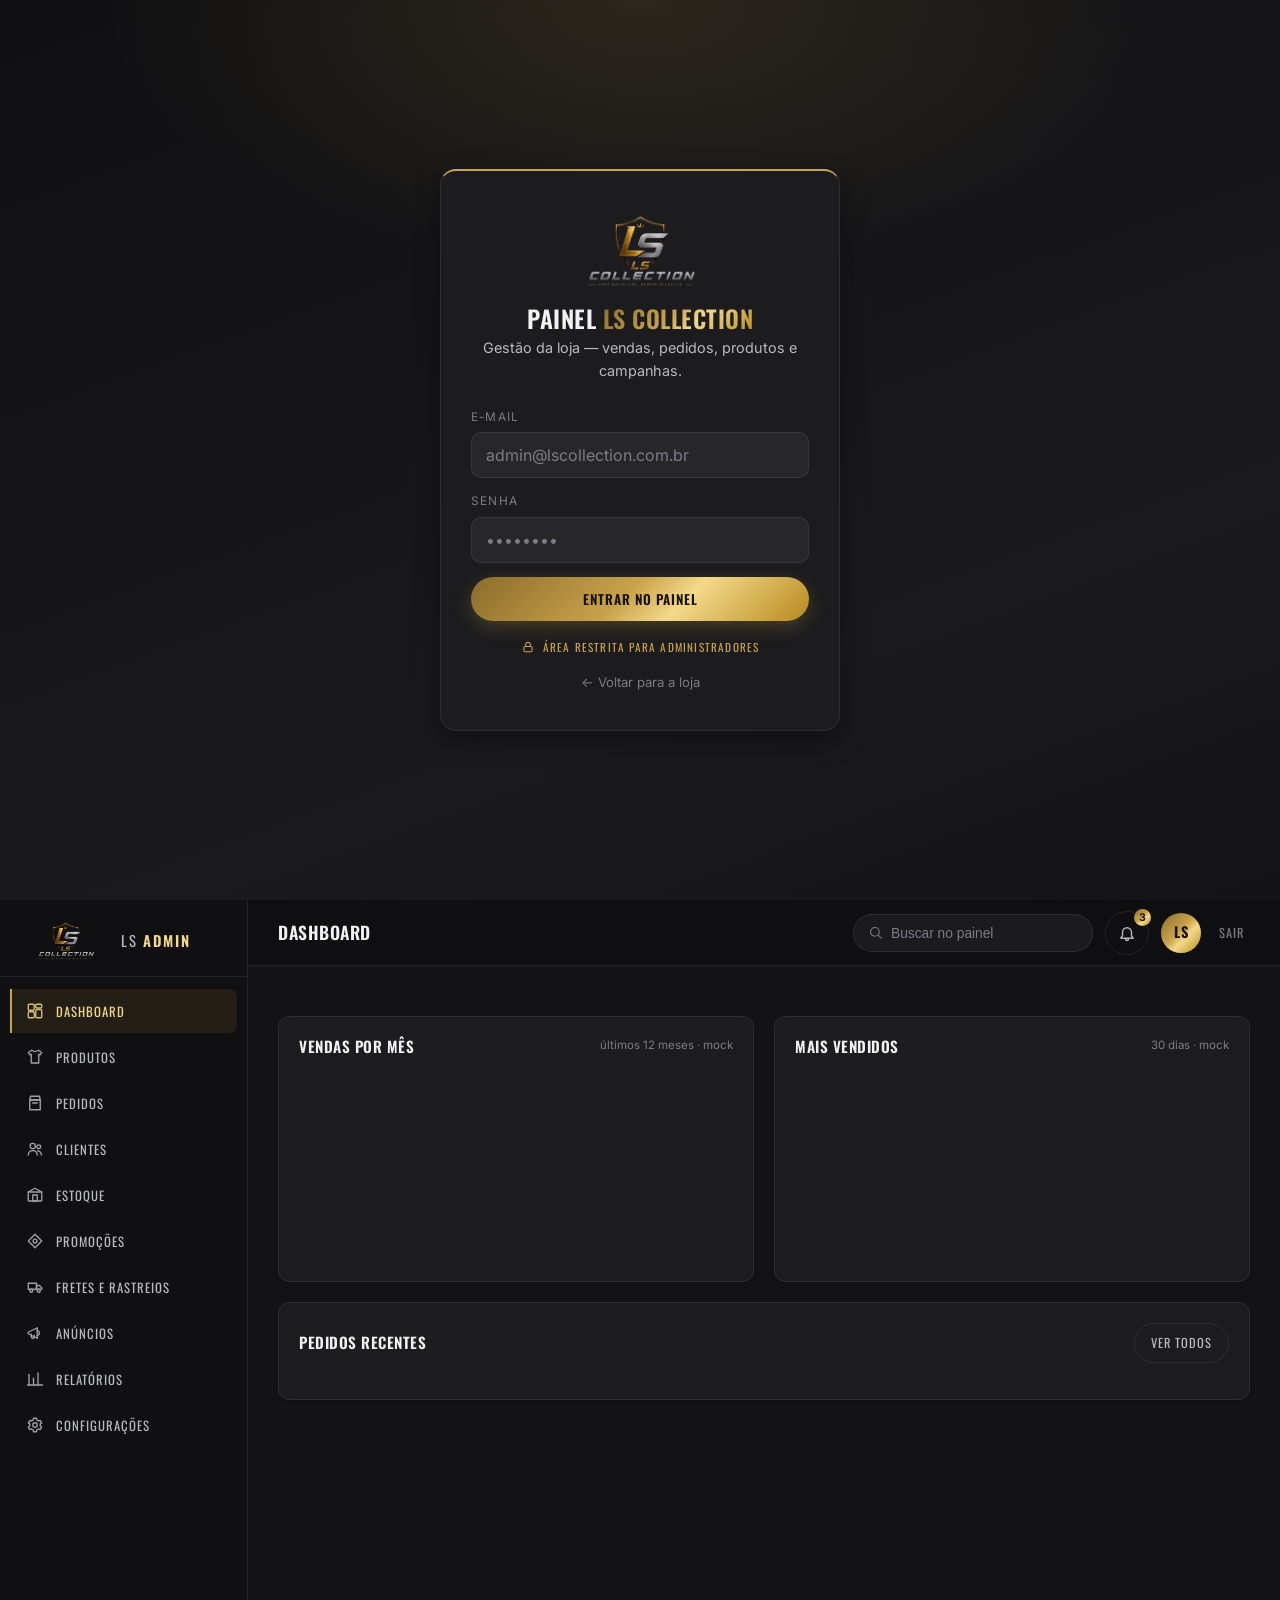
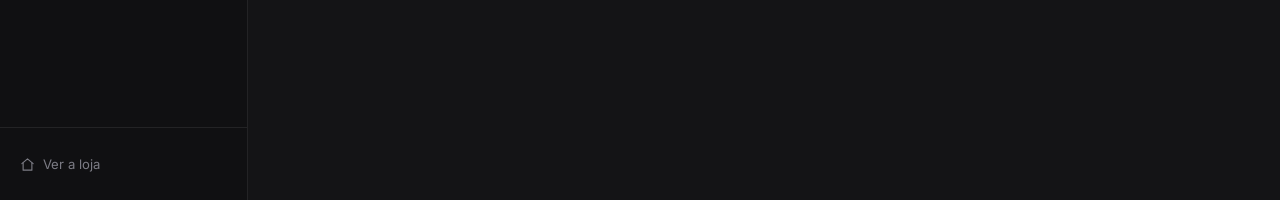
==== admin.html @ 159b876d "admin: conexao real via planilha Google (Apps Script) + guia passo a passo Co-Authored-By: Claude Fa" ====
<!DOCTYPE html>
<html lang="pt-BR">
<head>
  <meta charset="UTF-8" />
  <meta name="viewport" content="width=device-width, initial-scale=1.0, viewport-fit=cover" />
  <meta name="robots" content="noindex, nofollow" />
  <title>Painel Administrativo — LS Collection</title>
  <meta name="description" content="Área restrita para administradores da LS Collection." />
  <meta name="theme-color" content="#141416" />
  <link rel="icon" type="image/png" href="assets/logo.png" />
  <link rel="preconnect" href="https://fonts.googleapis.com" />
  <link rel="preconnect" href="https://fonts.gstatic.com" crossorigin />
  <link href="https://fonts.googleapis.com/css2?family=Oswald:wght@400;500;600;700&family=Inter:wght@400;500;600;700&display=swap" rel="stylesheet" />
  <link rel="stylesheet" href="css/admin.css" />
</head>
<body>

  <!-- ===================== LOGIN (visual — TODO: backend real) ===================== -->
  <div class="login" id="loginView">
    <div class="login__card">
      <img src="assets/logo.png" alt="LS Collection" class="login__logo" />
      <h1 class="login__title">Painel <span class="gold">LS Collection</span></h1>
      <p class="login__sub">Gestão da loja — vendas, pedidos, produtos e campanhas.</p>
      <form id="loginForm" autocomplete="off">
        <label class="field">
          <span>E-mail</span>
          <input type="email" id="loginEmail" placeholder="admin@lscollection.com.br" required />
        </label>
        <label class="field">
          <span>Senha</span>
          <input type="password" id="loginPass" placeholder="••••••••" required />
        </label>
        <button type="submit" class="btn-gold btn-block">Entrar no painel</button>
      </form>
      <p class="login__warn">
        <svg viewBox="0 0 24 24" aria-hidden="true"><rect x="5" y="11" width="14" height="9" rx="2"/><path d="M8 11V8a4 4 0 0 1 8 0v3"/></svg>
        Área restrita para administradores
      </p>
      <a class="login__back" href="index.html">← Voltar para a loja</a>
    </div>
  </div>

  <!-- ===================== PAINEL ===================== -->
  <div class="app" id="appView" hidden>

    <!-- Sidebar -->
    <aside class="sb" id="sidebar" aria-label="Menu do painel">
      <div class="sb__brand">
        <img src="assets/logo.png" alt="LS Collection" />
        <span>LS <b>Admin</b></span>
      </div>
      <nav class="sb__nav">
        <button class="sb__item is-active" data-sec="dashboard" data-title="Dashboard">
          <svg viewBox="0 0 24 24"><rect x="3" y="3" width="8" height="8" rx="1.5"/><rect x="13" y="3" width="8" height="5" rx="1.5"/><rect x="13" y="10" width="8" height="11" rx="1.5"/><rect x="3" y="13" width="8" height="8" rx="1.5"/></svg>
          Dashboard
        </button>
        <button class="sb__item" data-sec="produtos" data-title="Produtos">
          <svg viewBox="0 0 24 24"><path d="M16.5 3 12 5 7.5 3 3 6l2 3 2-.7V20h10V8.3l2 .7 2-3-4.5-3Z"/></svg>
          Produtos
        </button>
        <button class="sb__item" data-sec="pedidos" data-title="Pedidos">
          <svg viewBox="0 0 24 24"><path d="M6 3h12l1 5H5l1-5Z"/><path d="M5 8h14v13H5z"/><path d="M9 12h6"/></svg>
          Pedidos
        </button>
        <button class="sb__item" data-sec="clientes" data-title="Clientes">
          <svg viewBox="0 0 24 24"><circle cx="9" cy="8" r="3.5"/><path d="M3 20c0-3.3 2.7-6 6-6s6 2.7 6 6"/><circle cx="17" cy="9" r="2.5"/><path d="M15.5 14.6c2.9.4 5 2.7 5 5.4"/></svg>
          Clientes
        </button>
        <button class="sb__item" data-sec="estoque" data-title="Estoque">
          <svg viewBox="0 0 24 24"><path d="M3 8 12 3l9 5v11a1 1 0 0 1-1 1H4a1 1 0 0 1-1-1V8Z"/><path d="M3 8h18"/><path d="M9 12h6v8H9z"/></svg>
          Estoque
        </button>
        <button class="sb__item" data-sec="promocoes" data-title="Promoções">
          <svg viewBox="0 0 24 24"><path d="m3 12 9-9 9 9-9 9-9-9Z"/><circle cx="12" cy="12" r="2.5"/></svg>
          Promoções
        </button>
        <button class="sb__item" data-sec="fretes" data-title="Fretes e Rastreios">
          <svg viewBox="0 0 24 24"><path d="M3 7h11v8H3z"/><path d="M14 10h4l3 3v2h-7z"/><circle cx="7" cy="17" r="2"/><circle cx="17" cy="17" r="2"/></svg>
          Fretes e Rastreios
        </button>
        <button class="sb__item" data-sec="anuncios" data-title="Anúncios e Campanhas">
          <svg viewBox="0 0 24 24"><path d="m3 11 12-6v14L3 13v-2Z"/><path d="M15 8.5c2 .5 3 1.8 3 3.5s-1 3-3 3.5"/><path d="M7 13.5V17a2 2 0 0 0 4 0v-2"/></svg>
          Anúncios
        </button>
        <button class="sb__item" data-sec="relatorios" data-title="Relatórios">
          <svg viewBox="0 0 24 24"><path d="M4 20V6"/><path d="M10 20v-9"/><path d="M16 20V4"/><path d="M22 20H2"/></svg>
          Relatórios
        </button>
        <button class="sb__item" data-sec="config" data-title="Configurações">
          <svg viewBox="0 0 24 24"><circle cx="12" cy="12" r="3"/><path d="M19 12a7 7 0 0 0-.1-1.2l2-1.6-2-3.4-2.4 1a7 7 0 0 0-2-1.2L14 3h-4l-.4 2.6a7 7 0 0 0-2 1.2l-2.4-1-2 3.4 2 1.6A7 7 0 0 0 5 12c0 .4 0 .8.1 1.2l-2 1.6 2 3.4 2.4-1a7 7 0 0 0 2 1.2L10 21h4l.4-2.6a7 7 0 0 0 2-1.2l2.4 1 2-3.4-2-1.6c.1-.4.1-.8.1-1.2Z"/></svg>
          Configurações
        </button>
      </nav>
      <div class="sb__foot">
        <a href="index.html">
          <svg viewBox="0 0 24 24"><path d="M3 10.5 12 3l9 7.5"/><path d="M5 9.5V21h14V9.5"/></svg>
          Ver a loja
        </a>
      </div>
    </aside>
    <div class="sb-overlay" id="sbOverlay" aria-hidden="true"></div>

    <!-- Área principal -->
    <div class="main">
      <header class="tb">
        <button class="tb__menu" id="sbToggle" aria-label="Abrir menu" aria-expanded="false"><span></span><span></span><span></span></button>
        <h1 class="tb__title" id="tbTitle">Dashboard</h1>
        <div class="tb__right">
          <div class="tb__search">
            <svg viewBox="0 0 24 24"><circle cx="11" cy="11" r="7"/><line x1="16.5" y1="16.5" x2="21" y2="21"/></svg>
            <input type="search" id="tbSearch" placeholder="Buscar no painel" aria-label="Buscar no painel" />
          </div>
          <button class="tb__bell" id="tbBell" aria-label="Notificações">
            <svg viewBox="0 0 24 24"><path d="M18 16v-5a6 6 0 1 0-12 0v5l-2 2v1h16v-1l-2-2Z"/><path d="M10 20a2 2 0 0 0 4 0"/></svg>
            <span class="tb__badge" id="tbBellCount">3</span>
          </button>
          <span class="tb__avatar" title="LS Collection">LS</span>
          <button class="tb__exit" id="btnLogout">Sair</button>
        </div>
      </header>

      <main class="content">

        <!-- DASHBOARD -->
        <section class="panel is-active" data-panel="dashboard">
          <div class="kpis" id="kpiGrid"><!-- KPIs via admin.js --></div>
          <div class="duo">
            <div class="card">
              <div class="card__head"><h2>Vendas por mês</h2><span class="card__hint">últimos 12 meses · mock</span></div>
              <div class="bars" id="dashVendas"></div>
            </div>
            <div class="card">
              <div class="card__head"><h2>Mais vendidos</h2><span class="card__hint">30 dias · mock</span></div>
              <div class="hbars" id="dashTop"></div>
            </div>
          </div>
          <div class="card">
            <div class="card__head"><h2>Pedidos recentes</h2><button class="btn-line" data-goto="pedidos">Ver todos</button></div>
            <div class="tablewrap"><table class="table" id="dashPedidos"></table></div>
          </div>
        </section>

        <!-- PRODUTOS -->
        <section class="panel" data-panel="produtos">
          <div class="toolbar">
            <input type="search" class="toolbar__search" id="prodSearch" placeholder="Buscar produto ou time" aria-label="Buscar produto" />
            <select id="prodCat" class="toolbar__select" aria-label="Filtrar categoria">
              <option value="todos">Todas as categorias</option>
              <option value="brasileirao">Brasileirão</option>
              <option value="selecoes">Seleções</option>
              <option value="europeus">Europeus</option>
            </select>
            <button class="btn-gold" id="prodNew">+ Novo produto</button>
          </div>
          <div class="card">
            <div class="tablewrap"><table class="table" id="prodTable"></table></div>
            <p class="mocknote">Catálogo lido direto do site (script.js). Edições ficam só nesta sessão — serão conectadas ao backend.</p>
          </div>
        </section>

        <!-- PEDIDOS -->
        <section class="panel" data-panel="pedidos">
          <div class="toolbar">
            <div class="chips" id="pedFilter">
              <button class="fchip is-active" data-st="todos">Todos</button>
              <button class="fchip" data-st="Novo">Novo</button>
              <button class="fchip" data-st="Pago">Pago</button>
              <button class="fchip" data-st="Separando">Separando</button>
              <button class="fchip" data-st="Enviado">Enviado</button>
              <button class="fchip" data-st="Entregue">Entregue</button>
              <button class="fchip" data-st="Cancelado">Cancelado</button>
            </div>
          </div>
          <div class="card">
            <div class="tablewrap"><table class="table" id="pedTable"></table></div>
            <p class="mocknote">Pedidos fictícios para demonstração — serão conectados ao backend.</p>
          </div>
        </section>

        <!-- CLIENTES -->
        <section class="panel" data-panel="clientes">
          <div class="card">
            <div class="card__head"><h2>Clientes cadastrados</h2><span class="card__hint">mock</span></div>
            <div class="tablewrap"><table class="table" id="cliTable"></table></div>
          </div>
        </section>

        <!-- ESTOQUE -->
        <section class="panel" data-panel="estoque">
          <div class="card">
            <div class="card__head"><h2>Estoque por produto</h2><span class="card__hint">P–G1 · mock · <b class="low">vermelho = repor</b></span></div>
            <div class="tablewrap"><table class="table" id="estTable"></table></div>
          </div>
        </section>

        <!-- PROMOÇÕES -->
        <section class="panel" data-panel="promocoes">
          <div class="promogrid">
            <div class="card">
              <div class="card__head"><h2>Promoção ativa</h2><span class="pill pill--on">No ar</span></div>
              <p class="bignum">2 por <span class="gold">R$ 260</span></p>
              <p class="cardtxt">Combo válido nas camisas de preço padrão (R$ 140). Cronômetro de 3 dias renovando automático no site.</p>
              <button class="btn-line" data-toast="Edição da promoção será conectada ao backend.">Editar promoção</button>
            </div>
            <div class="card">
              <div class="card__head"><h2>Cupom de desconto</h2><span class="pill">Rascunho</span></div>
              <p class="bignum coupon">TORCIDA10</p>
              <p class="cardtxt">10% off no primeiro pedido — casa com a newsletter "Entre pra torcida" do site.</p>
              <button class="btn-line" data-toast="Ativação de cupom será conectada ao backend.">Ativar cupom</button>
            </div>
            <div class="card">
              <div class="card__head"><h2>Banner principal</h2><span class="pill pill--on">No ar</span></div>
              <img src="assets/banner.jpg" alt="Banner atual do site" class="bannerprev" />
              <p class="cardtxt">Banner atual da home. Troca de arte via atualização do arquivo <code>assets/banner.jpg</code>.</p>
              <button class="btn-line" data-toast="Troca de banner pelo painel será conectada ao backend.">Trocar banner</button>
            </div>
            <div class="card">
              <div class="card__head"><h2>Produtos em destaque</h2><span class="card__hint">selo "Mais vendidos" no site</span></div>
              <div class="taglist" id="promoDestaques"></div>
              <p class="cardtxt">Gerencie o destaque na aba <b>Produtos</b> (botão ★).</p>
            </div>
          </div>
        </section>

        <!-- FRETES -->
        <section class="panel" data-panel="fretes">
          <div class="card">
            <div class="card__head"><h2>Envios e rastreios</h2><button class="btn-gold" id="fretRefresh">Atualizar rastreios</button></div>
            <div class="tablewrap"><table class="table" id="fretTable"></table></div>
            <p class="mocknote">Status fictícios — será conectado à API dos Correios / Melhor Envio.</p>
          </div>
        </section>

        <!-- ANÚNCIOS -->
        <section class="panel" data-panel="anuncios">
          <div class="toolbar">
            <h2 class="toolbar__title">Campanhas e ideias prontas</h2>
            <button class="btn-gold" data-toast="Criação de campanha será conectada ao Meta Ads / Google Ads.">+ Criar campanha</button>
          </div>
          <div class="promogrid" id="adIdeas"><!-- ideias via admin.js --></div>
          <div class="card">
            <div class="card__head"><h2>Desempenho de campanhas</h2><span class="card__hint">mock</span></div>
            <div class="tablewrap"><table class="table" id="campTable"></table></div>
          </div>
        </section>

        <!-- RELATÓRIOS -->
        <section class="panel" data-panel="relatorios">
          <div class="duo">
            <div class="card">
              <div class="card__head"><h2>Vendas por mês</h2><span class="card__hint">mock</span></div>
              <div class="bars" id="repVendas"></div>
            </div>
            <div class="card">
              <div class="card__head"><h2>Origem dos clientes</h2><span class="card__hint">mock</span></div>
              <div class="donutwrap">
                <div class="donut" id="repOrigem"><span class="donut__hole" id="repOrigemTotal"></span></div>
                <ul class="legend" id="repOrigemLegend"></ul>
              </div>
            </div>
          </div>
          <div class="duo">
            <div class="card">
              <div class="card__head"><h2>Produtos mais vendidos</h2><span class="card__hint">mock</span></div>
              <div class="hbars" id="repTop"></div>
            </div>
            <div class="card">
              <div class="card__head"><h2>Pedidos por status</h2><span class="card__hint">mock</span></div>
              <div class="statusgrid" id="repStatus"></div>
            </div>
          </div>
        </section>

        <!-- CONFIGURAÇÕES -->
        <section class="panel" data-panel="config">
          <div class="duo">
            <div class="card">
              <div class="card__head"><h2>Dados da loja</h2></div>
              <label class="field"><span>WhatsApp de vendas</span><input id="cfgWpp" disabled /></label>
              <label class="field"><span>Instagram</span><input id="cfgInsta" disabled /></label>
              <label class="field"><span>Atendimento</span><input value="Seg. a Sáb. · 9h às 18h" disabled /></label>
            </div>
            <div class="card">
              <div class="card__head"><h2>Preços padrão</h2></div>
              <label class="field"><span>Preço unitário</span><input id="cfgUnit" disabled /></label>
              <label class="field"><span>Combo (2 camisas)</span><input id="cfgCombo" disabled /></label>
              <p class="mocknote">Campos em leitura (vêm do site). Edição pelo painel será liberada com o backend.</p>
            </div>
          </div>
          <div class="card">
            <div class="card__head"><h2>Conexão com a planilha</h2><span id="cfgApiStatus"></span></div>
            <p class="cardtxt">Cole aqui a URL do App da Web gerada no Apps Script da planilha (guia em <code>saidas/guia-conexao-planilha.md</code>). Com a conexão ativa, o login passa a exigir a senha definida no Apps Script e pedidos, clientes, estoque, rastreios e relatórios são lidos direto da planilha.</p>
            <label class="field"><span>URL do App da Web (termina em /exec)</span><input id="cfgApiUrl" placeholder="https://script.google.com/macros/s/…/exec" /></label>
            <button class="btn-gold" id="cfgApiSave">Salvar conexão</button>
          </div>
        </section>

      </main>
    </div>
  </div>

  <div class="toast" id="toast" role="status" aria-live="polite"></div>

  <!-- script.js primeiro: reusa PRODUTOS/CONFIG reais do site (funções da home se auto-desativam aqui) -->
  <script src="js/script.js"></script>
  <script src="js/admin.js"></script>
</body>
</html>
---- css/admin.css ----
/* ============================================================
   LS Collection — Painel administrativo (admin.html)
   Tema grafite premium: preto/grafite + dourado discreto.
   Independente do styles.css do site público.
   ============================================================ */

:root {
  --a-bg: #141416;          /* fundo geral */
  --a-bg-2: #101012;        /* sidebar / topo */
  --a-card: #1C1C1E;        /* cards */
  --a-card-2: #232326;      /* hover / linhas alternadas */
  --a-line: rgba(255,255,255,.08);
  --a-line-gold: rgba(201,162,75,.35);
  --a-ink: #F2F2F4;
  --a-ink-2: #B9B9C0;
  --a-muted: #7C7C85;
  --a-gold: #C9A24B;
  --a-gold-2: #F3D98A;
  --a-gold-grad: linear-gradient(135deg, #8A6D2B 0%, #C9A24B 45%, #F3D98A 62%, #B8891F 100%);
  --a-green: #37d67a;
  --a-red: #e05561;
  --a-blue: #5b9dd9;
  --a-radius: 12px;
  --a-shadow: 0 10px 26px rgba(0,0,0,.35);
  --a-ease: cubic-bezier(0.22, 0.61, 0.36, 1);
  --sb-w: 248px;
}

* { box-sizing: border-box; margin: 0; padding: 0; }
html { scroll-behavior: smooth; }
body {
  font-family: 'Inter', system-ui, -apple-system, sans-serif;
  background: var(--a-bg); color: var(--a-ink); line-height: 1.55;
  -webkit-font-smoothing: antialiased; overflow-x: hidden;
}
img { max-width: 100%; display: block; }
a { color: inherit; text-decoration: none; }
button { font-family: inherit; cursor: pointer; }
h1, h2, h3 { font-family: 'Oswald', 'Inter', sans-serif; font-weight: 600; text-transform: uppercase; letter-spacing: .5px; line-height: 1.1; }
svg { fill: none; stroke: currentColor; stroke-width: 1.8; stroke-linecap: round; stroke-linejoin: round; }
.gold { background: var(--a-gold-grad); -webkit-background-clip: text; background-clip: text; -webkit-text-fill-color: transparent; color: transparent; }

/* ---------- botões ---------- */
.btn-gold {
  display: inline-flex; align-items: center; justify-content: center; gap: 8px;
  font-family: 'Oswald', sans-serif; text-transform: uppercase; letter-spacing: 1px; font-weight: 600;
  font-size: .84rem; padding: 11px 20px; min-height: 44px; border-radius: 50px; border: 0;
  background: var(--a-gold-grad); color: #1a1206; box-shadow: 0 6px 18px rgba(201,162,75,.25);
  transition: transform .2s var(--a-ease), box-shadow .2s;
}
.btn-gold:hover { transform: translateY(-1px); box-shadow: 0 10px 24px rgba(201,162,75,.4); }
.btn-line {
  display: inline-flex; align-items: center; justify-content: center; gap: 6px;
  font-family: 'Oswald', sans-serif; text-transform: uppercase; letter-spacing: 1px;
  font-size: .78rem; padding: 9px 16px; min-height: 40px; border-radius: 50px;
  background: transparent; color: var(--a-ink-2); border: 1px solid var(--a-line);
  transition: color .2s, border-color .2s;
}
.btn-line:hover { color: var(--a-gold-2); border-color: var(--a-line-gold); }
.btn-block { width: 100%; }
button:focus-visible, input:focus-visible, select:focus-visible { outline: none; box-shadow: 0 0 0 3px rgba(201,162,75,.35); }

/* ---------- campos ---------- */
.field { display: block; margin-bottom: 14px; }
.field span { display: block; font-size: .74rem; text-transform: uppercase; letter-spacing: 1.2px; color: var(--a-muted); margin-bottom: 6px; }
.field input {
  width: 100%; background: rgba(255,255,255,.05); border: 1px solid var(--a-line); border-radius: 10px;
  padding: 12px 14px; color: var(--a-ink); font-family: 'Inter', sans-serif; font-size: 1rem; /* 16px: sem zoom iOS */
  transition: border-color .2s, box-shadow .2s;
}
.field input::placeholder { color: var(--a-muted); }
.field input:focus { outline: none; border-color: var(--a-gold); box-shadow: 0 0 0 3px rgba(201,162,75,.18); }
.field input:disabled { opacity: .6; cursor: not-allowed; }

/* ============================================================
   LOGIN
   ============================================================ */
.login {
  min-height: 100dvh; display: flex; align-items: center; justify-content: center; padding: 24px;
  background:
    radial-gradient(ellipse 70% 50% at 50% 0%, rgba(201,162,75,.14), transparent 60%),
    linear-gradient(160deg, #101012, #1a1a1d 70%, #141416);
}
.login__card {
  width: 100%; max-width: 400px; background: var(--a-card); border: 1px solid var(--a-line);
  border-top: 2px solid var(--a-gold); border-radius: 16px; padding: 36px 30px; text-align: center;
  box-shadow: var(--a-shadow);
}
.login__logo { height: 84px; margin: 0 auto 14px; }
.login__title { font-size: 1.5rem; margin-bottom: 6px; }
.login__sub { color: var(--a-ink-2); font-size: .9rem; margin-bottom: 26px; }
.login__card form { text-align: left; }
.login__warn {
  display: flex; align-items: center; justify-content: center; gap: 8px; margin-top: 18px;
  font-family: 'Oswald', sans-serif; text-transform: uppercase; letter-spacing: 1.2px;
  font-size: .7rem; color: var(--a-gold);
}
.login__warn svg { width: 14px; height: 14px; }
.login__back { display: inline-block; margin-top: 16px; font-size: .82rem; color: var(--a-muted); transition: color .2s; }
.login__back:hover { color: var(--a-gold-2); }

/* ============================================================
   SHELL — sidebar + topbar + conteúdo
   ============================================================ */
.app { display: flex; min-height: 100dvh; }

/* sidebar */
.sb {
  width: var(--sb-w); flex-shrink: 0; background: var(--a-bg-2); border-right: 1px solid var(--a-line);
  display: flex; flex-direction: column; position: sticky; top: 0; height: 100dvh; overflow-y: auto;
}
.sb__brand { display: flex; align-items: center; gap: 10px; padding: 18px 20px 14px; border-bottom: 1px solid var(--a-line); }
.sb__brand img { height: 44px; }
.sb__brand span { font-family: 'Oswald', sans-serif; text-transform: uppercase; letter-spacing: 2px; font-size: .92rem; color: var(--a-ink-2); }
.sb__brand b { color: var(--a-gold-2); font-weight: 600; }
.sb__nav { display: flex; flex-direction: column; padding: 12px 10px; gap: 2px; flex: 1; }
.sb__item {
  display: flex; align-items: center; gap: 12px; width: 100%; text-align: left;
  font-family: 'Oswald', sans-serif; text-transform: uppercase; letter-spacing: 1px; font-size: .8rem;
  color: var(--a-ink-2); background: none; border: 0; border-left: 2px solid transparent;
  border-radius: 8px; padding: 12px 14px; min-height: 44px; transition: background .2s, color .2s;
}
.sb__item svg { width: 18px; height: 18px; flex-shrink: 0; opacity: .85; }
.sb__item:hover { background: rgba(255,255,255,.04); color: var(--a-ink); }
.sb__item.is-active { background: rgba(201,162,75,.1); color: var(--a-gold-2); border-left-color: var(--a-gold); border-radius: 0 8px 8px 0; }
.sb__foot { padding: 14px 20px; border-top: 1px solid var(--a-line); }
.sb__foot a { display: inline-flex; align-items: center; gap: 8px; font-size: .82rem; color: var(--a-muted); transition: color .2s; min-height: 44px; }
.sb__foot a:hover { color: var(--a-gold-2); }
.sb__foot svg { width: 15px; height: 15px; }
.sb-overlay { display: none; }

/* topbar */
.main { flex: 1; min-width: 0; display: flex; flex-direction: column; }
.tb {
  display: flex; align-items: center; gap: 16px; padding: 0 clamp(16px, 2.5vw, 30px); height: 66px;
  background: rgba(16,16,18,.92); border-bottom: 1px solid var(--a-line);
  position: sticky; top: 0; z-index: 50; backdrop-filter: blur(10px); -webkit-backdrop-filter: blur(10px);
}
.tb__menu { display: none; }
.tb__title { font-size: 1.1rem; color: var(--a-ink); }
.tb__right { display: flex; align-items: center; gap: 12px; margin-left: auto; }
.tb__search {
  display: flex; align-items: center; gap: 8px; background: rgba(255,255,255,.05);
  border: 1px solid var(--a-line); border-radius: 50px; padding: 0 14px; max-width: 240px;
  transition: border-color .2s;
}
.tb__search:focus-within { border-color: var(--a-gold); }
.tb__search svg { width: 15px; height: 15px; color: var(--a-muted); flex-shrink: 0; }
.tb__search input { background: none; border: 0; outline: none; color: var(--a-ink); font-size: 1rem; padding: 9px 0; width: 100%; }
.tb__search input::placeholder { color: var(--a-muted); font-size: .86rem; }
.tb__bell { position: relative; background: none; border: 1px solid var(--a-line); border-radius: 50%; width: 44px; height: 44px; display: flex; align-items: center; justify-content: center; color: var(--a-ink-2); transition: color .2s, border-color .2s; }
.tb__bell:hover { color: var(--a-gold-2); border-color: var(--a-line-gold); }
.tb__bell svg { width: 18px; height: 18px; }
.tb__badge { position: absolute; top: -3px; right: -3px; min-width: 17px; height: 17px; border-radius: 50px; background: var(--a-gold-grad); color: #1a1206; font-size: .66rem; font-weight: 700; display: flex; align-items: center; justify-content: center; padding: 0 4px; }
.tb__avatar { width: 40px; height: 40px; border-radius: 50%; background: var(--a-gold-grad); color: #1a1206; font-family: 'Oswald', sans-serif; font-weight: 700; font-size: .9rem; display: flex; align-items: center; justify-content: center; letter-spacing: 1px; }
.tb__exit { background: none; border: 0; color: var(--a-muted); font-family: 'Oswald', sans-serif; text-transform: uppercase; letter-spacing: 1px; font-size: .78rem; min-height: 44px; padding: 0 6px; transition: color .2s; }
.tb__exit:hover { color: var(--a-red); }

/* conteúdo */
.content { padding: clamp(18px, 2.5vw, 30px); display: block; }
.panel { display: none; animation: fadein .3s var(--a-ease); }
.panel.is-active { display: block; }
@keyframes fadein { from { opacity: 0; transform: translateY(8px); } to { opacity: 1; transform: none; } }

/* ============================================================
   COMPONENTES
   ============================================================ */
.card {
  background: var(--a-card); border: 1px solid var(--a-line); border-radius: var(--a-radius);
  padding: 20px; margin-bottom: 20px; box-shadow: 0 4px 14px rgba(0,0,0,.2);
}
.card__head { display: flex; align-items: center; justify-content: space-between; gap: 12px; flex-wrap: wrap; margin-bottom: 16px; }
.card__head h2 { font-size: .95rem; color: var(--a-ink); }
.card__hint { font-size: .72rem; color: var(--a-muted); }
.card__hint .low { color: var(--a-red); font-weight: 600; }
.cardtxt { font-size: .86rem; color: var(--a-ink-2); margin: 10px 0 14px; }
.mocknote { font-size: .74rem; color: var(--a-muted); font-style: italic; margin-top: 12px; }
.bignum { font-family: 'Oswald', sans-serif; font-size: 1.9rem; font-weight: 700; text-transform: uppercase; }
.bignum.coupon { letter-spacing: 3px; border: 1px dashed var(--a-gold); border-radius: 10px; padding: 8px 16px; display: inline-block; color: var(--a-gold-2); }
.bannerprev { border-radius: 10px; border: 1px solid var(--a-line); max-height: 180px; object-fit: cover; width: 100%; }

/* KPIs */
.kpis { display: grid; grid-template-columns: repeat(4, 1fr); gap: 16px; margin-bottom: 20px; }
.kpi { background: var(--a-card); border: 1px solid var(--a-line); border-radius: var(--a-radius); padding: 16px 18px; position: relative; overflow: hidden; }
.kpi::before { content: ""; position: absolute; left: 0; top: 0; bottom: 0; width: 2px; background: var(--a-gold-grad); opacity: .8; }
.kpi__label { font-size: .7rem; text-transform: uppercase; letter-spacing: 1.2px; color: var(--a-muted); display: flex; align-items: center; gap: 7px; }
.kpi__label svg { width: 14px; height: 14px; color: var(--a-gold); }
.kpi__value { font-family: 'Oswald', sans-serif; font-size: 1.65rem; font-weight: 700; margin: 6px 0 2px; color: var(--a-ink); }
.kpi__delta { font-size: .74rem; }
.kpi__delta.up { color: var(--a-green); }
.kpi__delta.down { color: var(--a-red); }
.kpi__delta small { color: var(--a-muted); }

/* grid 2 colunas */
.duo { display: grid; grid-template-columns: 1fr 1fr; gap: 20px; }

/* tabelas */
.tablewrap { overflow-x: auto; -webkit-overflow-scrolling: touch; }
.table { width: 100%; border-collapse: collapse; font-size: .86rem; min-width: 560px; }
.table th { text-align: left; font-family: 'Oswald', sans-serif; text-transform: uppercase; letter-spacing: 1px; font-weight: 500; font-size: .7rem; color: var(--a-muted); padding: 10px 12px; border-bottom: 1px solid var(--a-line); white-space: nowrap; }
.table td { padding: 12px; border-bottom: 1px solid var(--a-line); color: var(--a-ink-2); vertical-align: middle; }
.table tr:last-child td { border-bottom: 0; }
.table tbody tr { transition: background .15s; }
.table tbody tr:hover { background: rgba(255,255,255,.03); }
.table b { color: var(--a-ink); font-weight: 600; }
.table .thumb { width: 44px; height: 44px; border-radius: 8px; object-fit: cover; border: 1px solid var(--a-line); background: #fff; }
.table .prodcell { display: flex; align-items: center; gap: 12px; min-width: 200px; }

/* pills de status */
.pill { display: inline-flex; align-items: center; gap: 6px; font-family: 'Oswald', sans-serif; text-transform: uppercase; letter-spacing: .8px; font-size: .66rem; padding: 4px 11px; border-radius: 50px; border: 1px solid var(--a-line); color: var(--a-ink-2); white-space: nowrap; }
.pill--on, .pill--Entregue { color: var(--a-green); border-color: rgba(55,214,122,.35); background: rgba(55,214,122,.08); }
.pill--Novo { color: var(--a-blue); border-color: rgba(91,157,217,.35); background: rgba(91,157,217,.08); }
.pill--Pago { color: var(--a-gold-2); border-color: var(--a-line-gold); background: rgba(201,162,75,.08); }
.pill--Separando { color: #d9b45b; border-color: rgba(217,180,91,.3); background: rgba(217,180,91,.07); }
.pill--Enviado { color: #9f8cf0; border-color: rgba(159,140,240,.35); background: rgba(159,140,240,.08); }
.pill--Cancelado { color: var(--a-red); border-color: rgba(224,85,97,.35); background: rgba(224,85,97,.08); }

/* toggle ativo/inativo */
.tgl { position: relative; width: 42px; height: 24px; border-radius: 50px; border: 1px solid var(--a-line); background: rgba(255,255,255,.06); transition: background .2s, border-color .2s; flex-shrink: 0; }
.tgl::after { content: ""; position: absolute; top: 2px; left: 2px; width: 18px; height: 18px; border-radius: 50%; background: var(--a-muted); transition: transform .2s var(--a-ease), background .2s; }
.tgl.is-on { background: rgba(55,214,122,.15); border-color: rgba(55,214,122,.4); }
.tgl.is-on::after { transform: translateX(18px); background: var(--a-green); }

/* ações por linha */
.rowact { display: flex; gap: 6px; }
.rowact button { background: none; border: 1px solid var(--a-line); border-radius: 8px; width: 34px; height: 34px; display: flex; align-items: center; justify-content: center; color: var(--a-muted); transition: color .2s, border-color .2s; }
.rowact button:hover { color: var(--a-gold-2); border-color: var(--a-line-gold); }
.rowact button.is-star { color: var(--a-gold); border-color: var(--a-line-gold); }
.rowact button.danger:hover { color: var(--a-red); border-color: rgba(224,85,97,.4); }
.rowact svg { width: 15px; height: 15px; }

/* toolbar */
.toolbar { display: flex; align-items: center; gap: 12px; flex-wrap: wrap; margin-bottom: 16px; }
.toolbar__title { font-size: .95rem; }
.toolbar__search, .toolbar__select {
  background: var(--a-card); border: 1px solid var(--a-line); border-radius: 50px; color: var(--a-ink);
  padding: 11px 18px; font-family: 'Inter', sans-serif; font-size: 1rem; min-height: 44px;
}
.toolbar__search { flex: 1; min-width: 180px; }
.toolbar__search::placeholder { color: var(--a-muted); font-size: .88rem; }
.toolbar__select { appearance: none; cursor: pointer; }
.toolbar__search:focus, .toolbar__select:focus { outline: none; border-color: var(--a-gold); }
.toolbar .btn-gold { margin-left: auto; }

/* chips de filtro */
.chips { display: flex; gap: 8px; flex-wrap: wrap; }
.fchip { font-family: 'Oswald', sans-serif; text-transform: uppercase; letter-spacing: 1px; font-size: .74rem; padding: 10px 16px; min-height: 42px; border-radius: 50px; background: var(--a-card); color: var(--a-ink-2); border: 1px solid var(--a-line); transition: .2s; }
.fchip:hover { color: var(--a-ink); border-color: var(--a-line-gold); }
.fchip.is-active { background: var(--a-gold-grad); color: #1a1206; border-color: transparent; font-weight: 600; }

/* gráfico de barras (vendas/mês) */
.bars { display: flex; align-items: flex-end; gap: 8px; height: 190px; padding-top: 10px; }
.bars .bar { flex: 1; display: flex; flex-direction: column; align-items: center; gap: 8px; height: 100%; justify-content: flex-end; }
.bars .bar i { display: block; width: 100%; max-width: 34px; border-radius: 6px 6px 2px 2px; background: linear-gradient(180deg, var(--a-gold-2), var(--a-gold) 55%, #8A6D2B); opacity: .85; transition: opacity .2s; min-height: 4px; }
.bars .bar:hover i { opacity: 1; }
.bars .bar.max i { box-shadow: 0 0 14px rgba(201,162,75,.5); opacity: 1; }
.bars .bar span { font-size: .64rem; color: var(--a-muted); text-transform: uppercase; letter-spacing: .5px; }
.bars .bar em { font-style: normal; font-size: .66rem; color: var(--a-ink-2); font-family: 'Oswald', sans-serif; }

/* barras horizontais (mais vendidos) */
.hbars { display: flex; flex-direction: column; gap: 12px; }
.hbar span { display: flex; justify-content: space-between; font-size: .8rem; color: var(--a-ink-2); margin-bottom: 5px; }
.hbar span b { color: var(--a-ink); font-weight: 600; }
.hbar i { display: block; height: 8px; border-radius: 50px; background: var(--a-gold-grad); }
.hbar { --w: 50%; }
.hbar i { width: var(--w); }

/* donut (origem dos clientes) */
.donutwrap { display: flex; align-items: center; gap: 24px; flex-wrap: wrap; }
.donut { width: 150px; height: 150px; border-radius: 50%; position: relative; flex-shrink: 0; }
.donut__hole { position: absolute; inset: 22px; border-radius: 50%; background: var(--a-card); display: flex; flex-direction: column; align-items: center; justify-content: center; font-family: 'Oswald', sans-serif; font-size: 1.15rem; font-weight: 700; color: var(--a-ink); text-align: center; line-height: 1.1; }
.donut__hole small { font-size: .6rem; color: var(--a-muted); text-transform: uppercase; letter-spacing: 1px; font-family: 'Inter', sans-serif; }
.legend { list-style: none; display: flex; flex-direction: column; gap: 8px; }
.legend li { display: flex; align-items: center; gap: 9px; font-size: .82rem; color: var(--a-ink-2); }
.legend i { width: 11px; height: 11px; border-radius: 3px; flex-shrink: 0; }
.legend b { color: var(--a-ink); margin-left: auto; padding-left: 16px; }

/* pedidos por status (relatório) */
.statusgrid { display: grid; grid-template-columns: repeat(3, 1fr); gap: 12px; }
.stbox { background: var(--a-card-2); border: 1px solid var(--a-line); border-radius: 10px; padding: 14px; text-align: center; }
.stbox b { display: block; font-family: 'Oswald', sans-serif; font-size: 1.4rem; color: var(--a-ink); }
.stbox span { font-size: .68rem; }

/* promoções / anúncios */
.promogrid { display: grid; grid-template-columns: repeat(2, 1fr); gap: 20px; margin-bottom: 20px; }
.taglist { display: flex; flex-wrap: wrap; gap: 8px; }
.taglist .pill { background: rgba(201,162,75,.08); border-color: var(--a-line-gold); color: var(--a-gold-2); }
.idea__ch { font-size: .68rem; text-transform: uppercase; letter-spacing: 1.4px; color: var(--a-gold); display: block; margin-bottom: 6px; }
.idea__list { margin: 10px 0 0 16px; color: var(--a-ink-2); font-size: .84rem; display: flex; flex-direction: column; gap: 7px; }

/* toast */
.toast {
  position: fixed; left: 50%; bottom: max(24px, env(safe-area-inset-bottom, 0px)); transform: translate(-50%, 20px);
  background: var(--a-card-2); color: var(--a-ink); border: 1px solid var(--a-line-gold); border-radius: 50px;
  padding: 12px 22px; font-size: .86rem; z-index: 300; opacity: 0; pointer-events: none;
  transition: opacity .25s var(--a-ease), transform .25s var(--a-ease); box-shadow: var(--a-shadow);
  max-width: calc(100vw - 40px); text-align: center;
}
.toast.is-show { opacity: 1; transform: translate(-50%, 0); }

/* ============================================================
   RESPONSIVO
   ============================================================ */
@media (max-width: 1200px) {
  .kpis { grid-template-columns: repeat(2, 1fr); }
}
@media (max-width: 1000px) {
  .duo { grid-template-columns: 1fr; }
  .promogrid { grid-template-columns: 1fr; }
}
@media (max-width: 900px) {
  /* sidebar vira drawer */
  .sb { position: fixed; left: 0; top: 0; bottom: 0; z-index: 210; transform: translateX(-102%); transition: transform .3s var(--a-ease); box-shadow: var(--a-shadow); }
  .sb.is-open { transform: translateX(0); }
  .sb-overlay { display: block; position: fixed; inset: 0; z-index: 205; background: rgba(0,0,0,.55); opacity: 0; pointer-events: none; transition: opacity .3s; }
  .sb-overlay.is-show { opacity: 1; pointer-events: auto; }
  .tb__menu { display: flex; flex-direction: column; gap: 5px; align-items: center; justify-content: center; background: none; border: 1px solid var(--a-line); border-radius: 10px; width: 44px; height: 44px; flex-shrink: 0; }
  .tb__menu span { width: 20px; height: 2px; background: var(--a-gold-2); }
  .tb__search { display: none; }
}
@media (max-width: 640px) {
  .kpis { grid-template-columns: 1fr 1fr; gap: 12px; }
  .kpi__value { font-size: 1.4rem; }
  .statusgrid { grid-template-columns: repeat(2, 1fr); }
  .toolbar .btn-gold { margin-left: 0; width: 100%; }
  .toolbar__search { min-width: 0; width: 100%; flex-basis: 100%; }
  .tb { gap: 10px; }
  .tb__avatar { display: none; }
  .content { padding: 16px; }
  .card { padding: 16px; }
  .bars { height: 150px; gap: 5px; }
  .bars .bar span { font-size: .56rem; }
  .donutwrap { justify-content: center; }
}
@media (max-width: 380px) {
  .kpis { grid-template-columns: 1fr; }
  .tb__bell { display: none; }
}
@media (prefers-reduced-motion: reduce) {
  * { animation: none !important; transition: none !important; scroll-behavior: auto; }
}
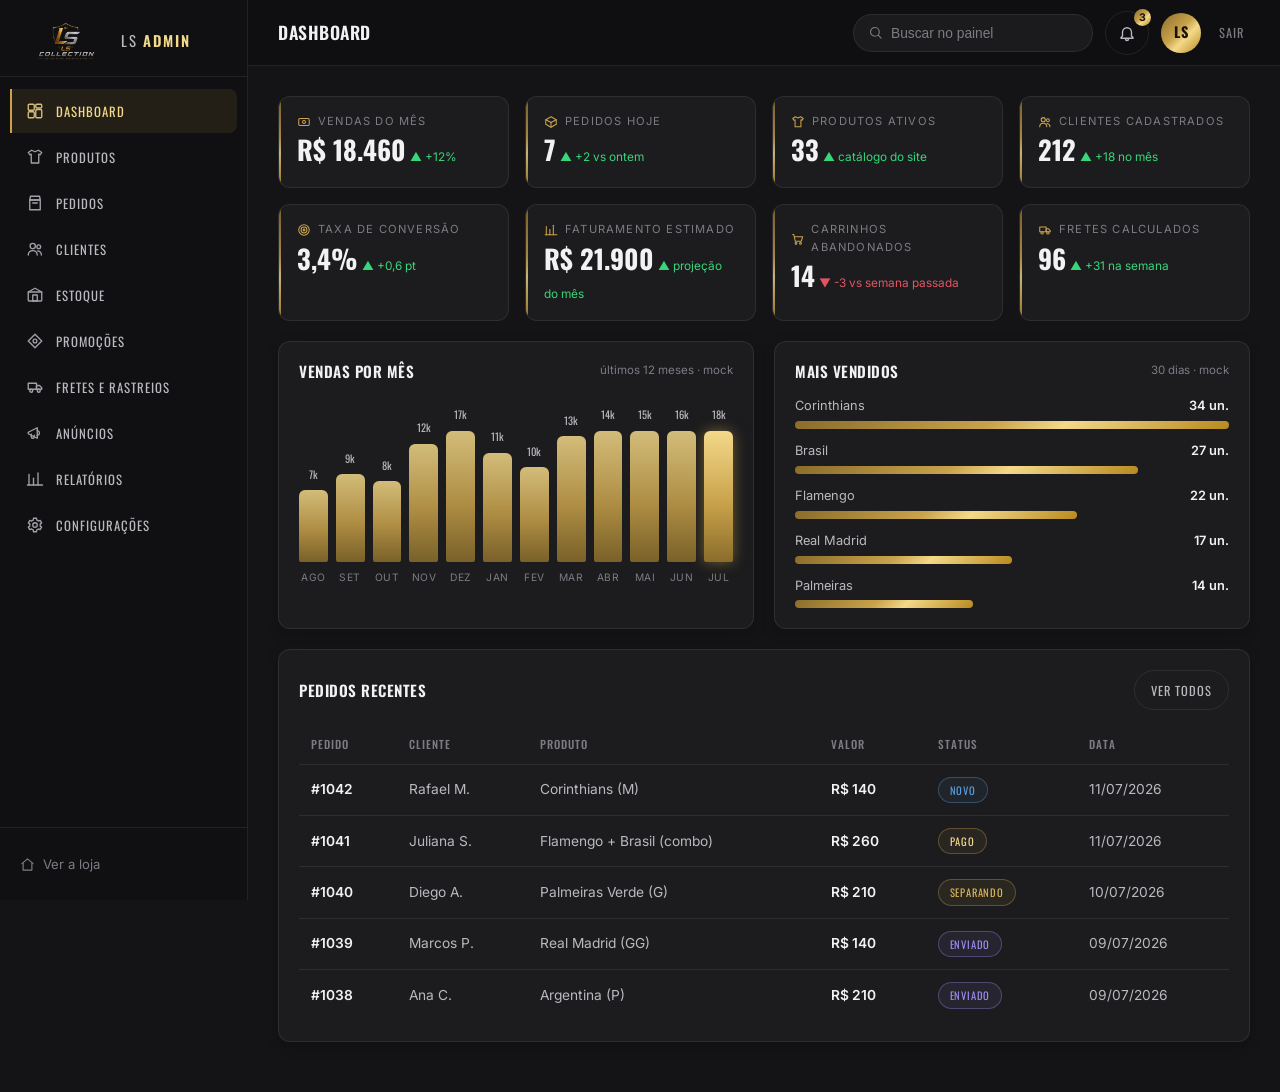
==== commit 4b007e55: "admin: dashboard renderiza sempre ao carregar (corrige painel vazio sem login) Co-Authored-By: Claud" ====
--- a/admin.html
+++ b/admin.html
@@ -16,7 +16,7 @@
 <body>
 
   <!-- ===================== LOGIN (visual — TODO: backend real) ===================== -->
-  <div class="login" id="loginView">
+  <div class="login" id="loginView" hidden>
     <div class="login__card">
       <img src="assets/logo.png" alt="LS Collection" class="login__logo" />
       <h1 class="login__title">Painel <span class="gold">LS Collection</span></h1>
@@ -41,7 +41,7 @@
   </div>
 
   <!-- ===================== PAINEL ===================== -->
-  <div class="app" id="appView" hidden>
+  <div class="app" id="appView">
 
     <!-- Sidebar -->
     <aside class="sb" id="sidebar" aria-label="Menu do painel">
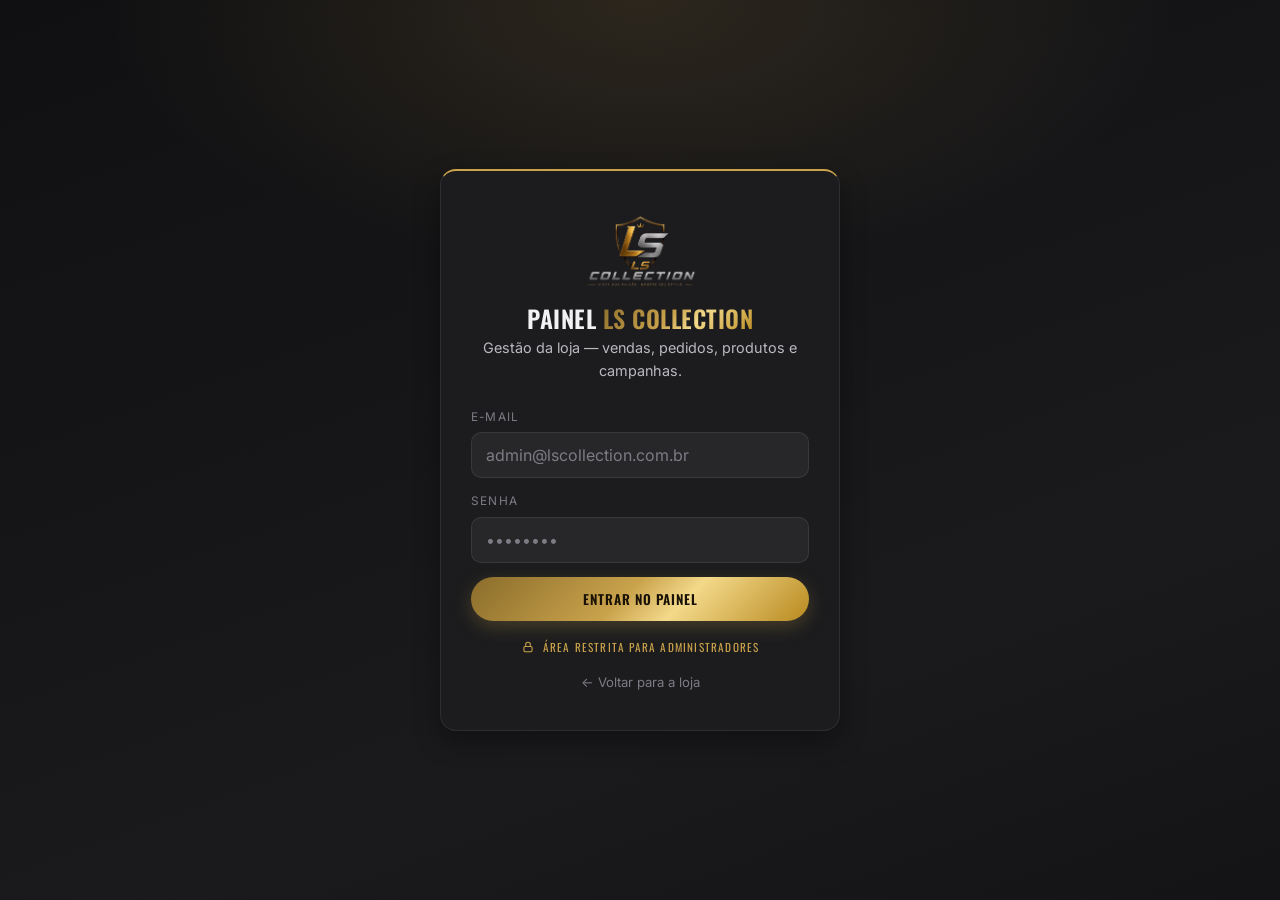
==== commit 99733561: "admin: login-primeiro + conexao fixa da planilha + primeiro acesso (v2) + memoria atualizada Co-Auth" ====
--- a/admin.html
+++ b/admin.html
@@ -15,12 +15,12 @@
 </head>
 <body>
 
-  <!-- ===================== LOGIN (visual — TODO: backend real) ===================== -->
-  <div class="login" id="loginView" hidden>
+  <!-- ===================== LOGIN — porta de entrada (senha validada no Apps Script) ===================== -->
+  <div class="login" id="loginView">
     <div class="login__card">
       <img src="assets/logo.png" alt="LS Collection" class="login__logo" />
       <h1 class="login__title">Painel <span class="gold">LS Collection</span></h1>
-      <p class="login__sub">Gestão da loja — vendas, pedidos, produtos e campanhas.</p>
+      <p class="login__sub" id="loginSub">Gestão da loja — vendas, pedidos, produtos e campanhas.</p>
       <form id="loginForm" autocomplete="off">
         <label class="field">
           <span>E-mail</span>
@@ -30,7 +30,11 @@
           <span>Senha</span>
           <input type="password" id="loginPass" placeholder="••••••••" required />
         </label>
-        <button type="submit" class="btn-gold btn-block">Entrar no painel</button>
+        <label class="field" id="loginPass2Wrap" hidden>
+          <span>Confirmar senha</span>
+          <input type="password" id="loginPass2" placeholder="••••••••" />
+        </label>
+        <button type="submit" class="btn-gold btn-block" id="loginBtn">Entrar no painel</button>
       </form>
       <p class="login__warn">
         <svg viewBox="0 0 24 24" aria-hidden="true"><rect x="5" y="11" width="14" height="9" rx="2"/><path d="M8 11V8a4 4 0 0 1 8 0v3"/></svg>
@@ -41,7 +45,7 @@
   </div>
 
   <!-- ===================== PAINEL ===================== -->
-  <div class="app" id="appView">
+  <div class="app" id="appView" hidden>
 
     <!-- Sidebar -->
     <aside class="sb" id="sidebar" aria-label="Menu do painel">
--- a/css/admin.css
+++ b/css/admin.css
@@ -34,6 +34,7 @@
   -webkit-font-smoothing: antialiased; overflow-x: hidden;
 }
 img { max-width: 100%; display: block; }
+[hidden] { display: none !important; } /* garante que hidden vence .login/.app { display:flex } */
 a { color: inherit; text-decoration: none; }
 button { font-family: inherit; cursor: pointer; }
 h1, h2, h3 { font-family: 'Oswald', 'Inter', sans-serif; font-weight: 600; text-transform: uppercase; letter-spacing: .5px; line-height: 1.1; }
